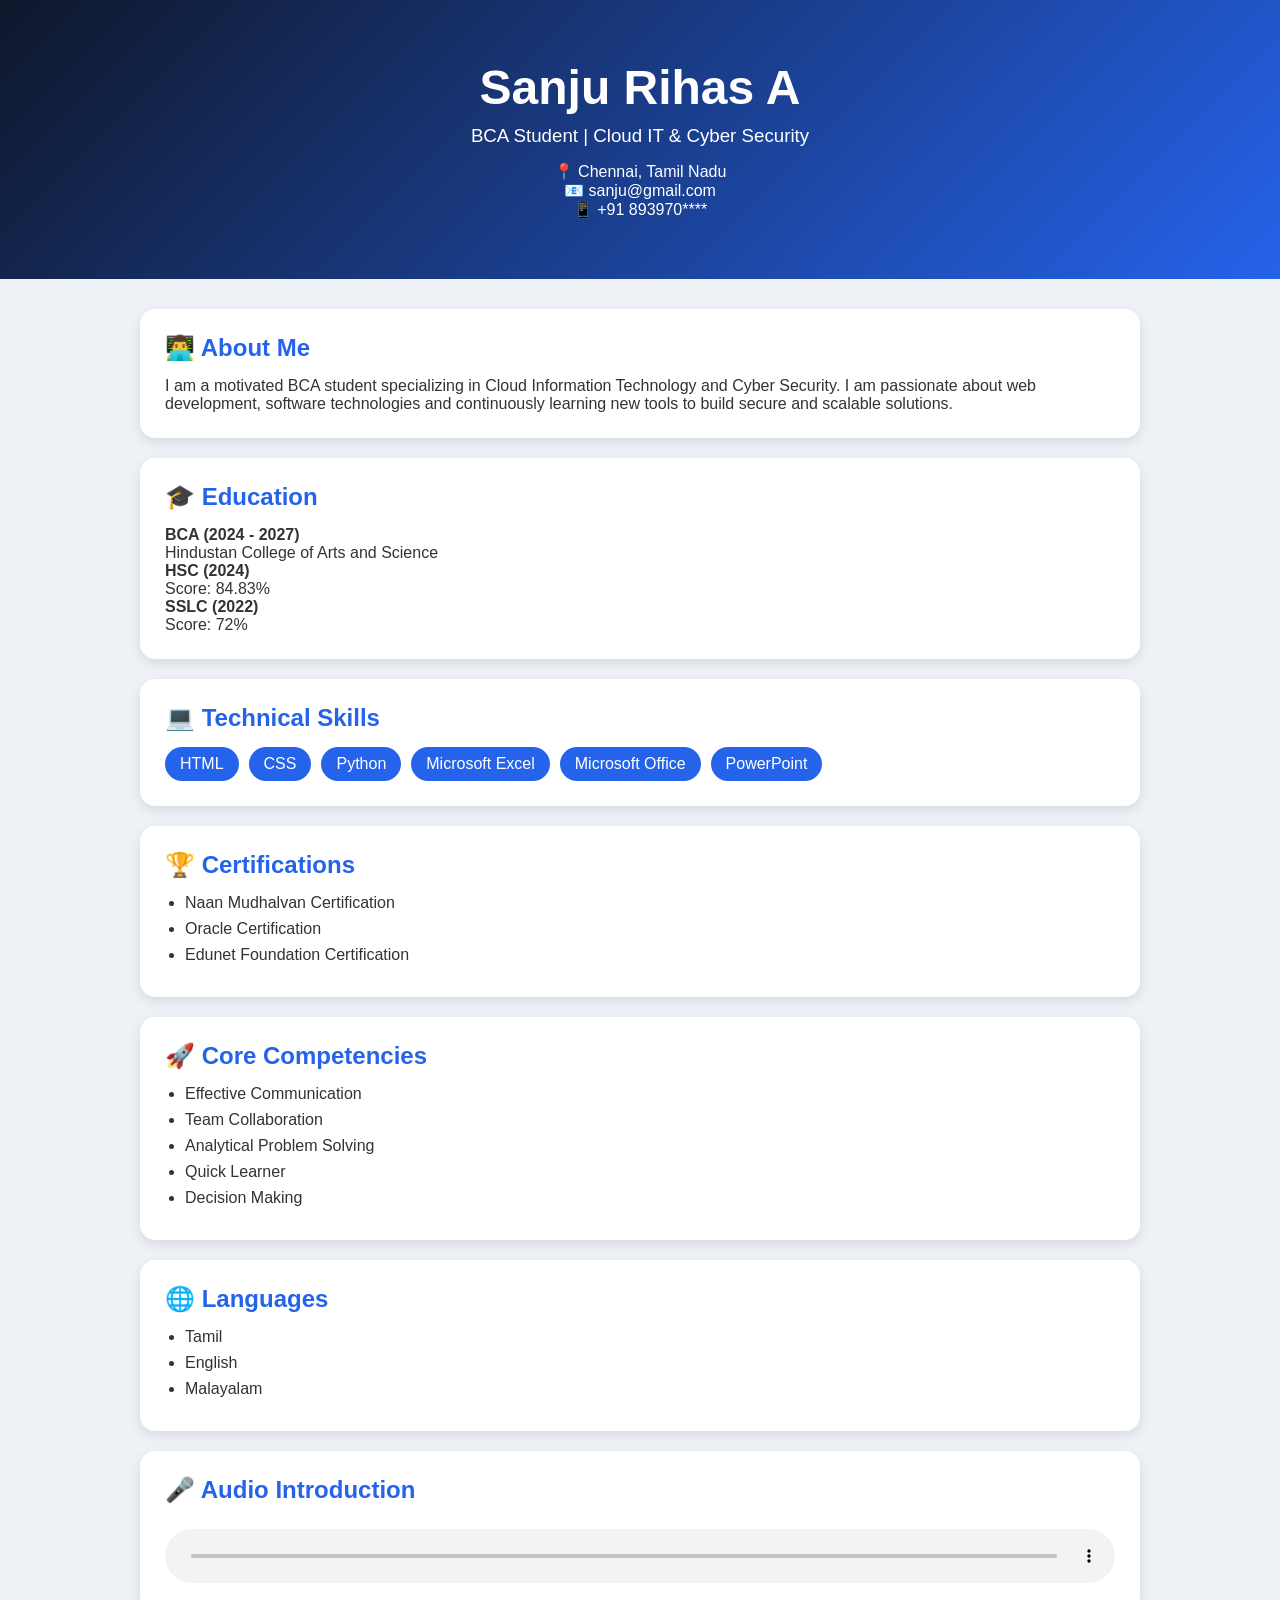
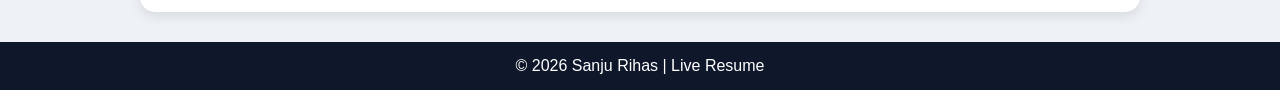
==== index.html @ 405f998f "Add files via upload" ====
<!DOCTYPE html>
<html lang="en">
<head>
    <meta charset="UTF-8">
    <meta name="viewport" content="width=device-width, initial-scale=1.0">
    <title>Sanju Rihas | Live Resume</title>
    <link rel="stylesheet" href="style.css">
</head>
<body>

<header class="hero">
    <div class="hero-content">
        <h1>Sanju Rihas A</h1>
        <h3>BCA Student | Cloud IT & Cyber Security</h3>
        <p>📍 Chennai, Tamil Nadu</p>
        <p>📧 sanju@gmail.com</p>
        <p>📱 +91 893970****</p>
    </div>
</header>

<div class="container">

    <section class="card">
        <h2>👨‍💻 About Me</h2>
        <p>
            I am a motivated BCA student specializing in Cloud Information
            Technology and Cyber Security. I am passionate about web development,
            software technologies and continuously learning new tools to build
            secure and scalable solutions.
        </p>
    </section>

    <section class="card">
        <h2>🎓 Education</h2>
        <div class="timeline">
            <p><strong>BCA (2024 - 2027)</strong><br>
            Hindustan College of Arts and Science</p>

            <p><strong>HSC (2024)</strong><br>
            Score: 84.83%</p>

            <p><strong>SSLC (2022)</strong><br>
            Score: 72%</p>
        </div>
    </section>

    <section class="card">
        <h2>💻 Technical Skills</h2>
        <div class="skills">
            <span>HTML</span>
            <span>CSS</span>
            <span>Python</span>
            <span>Microsoft Excel</span>
            <span>Microsoft Office</span>
            <span>PowerPoint</span>
        </div>
    </section>

    <section class="card">
        <h2>🏆 Certifications</h2>
        <ul>
            <li>Naan Mudhalvan Certification</li>
            <li>Oracle Certification</li>
            <li>Edunet Foundation Certification</li>
        </ul>
    </section>

    <section class="card">
        <h2>🚀 Core Competencies</h2>
        <ul>
            <li>Effective Communication</li>
            <li>Team Collaboration</li>
            <li>Analytical Problem Solving</li>
            <li>Quick Learner</li>
            <li>Decision Making</li>
        </ul>
    </section>

    <section class="card">
        <h2>🌐 Languages</h2>
        <ul>
            <li>Tamil</li>
            <li>English</li>
            <li>Malayalam</li>
        </ul>
    </section>

    <section class="card">
        <h2>🎤 Audio Introduction</h2>

        <audio controls>
            <source src="./intro.m4a" type="audio/mp4">
        </audio>

    </section>

</div>

<footer>
    <p>© 2026 Sanju Rihas | Live Resume</p>
</footer>

</body>
</html>
---- style.css ----
*{
    margin:0;
    padding:0;
    box-sizing:border-box;
}

body{
    font-family:'Segoe UI',sans-serif;
    background:#eef2f7;
    color:#333;
}

.hero{
    background:linear-gradient(135deg,#0f172a,#2563eb);
    color:white;
    text-align:center;
    padding:60px 20px;
}

.hero h1{
    font-size:48px;
    margin-bottom:10px;
}

.hero h3{
    margin-bottom:15px;
    font-weight:400;
}

.container{
    width:90%;
    max-width:1000px;
    margin:30px auto;
}

.card{
    background:white;
    margin-bottom:20px;
    padding:25px;
    border-radius:15px;
    box-shadow:0 4px 12px rgba(0,0,0,0.1);
    transition:0.3s;
}

.card:hover{
    transform:translateY(-5px);
}

.card h2{
    color:#2563eb;
    margin-bottom:15px;
}

.skills{
    display:flex;
    flex-wrap:wrap;
    gap:10px;
}

.skills span{
    background:#2563eb;
    color:white;
    padding:8px 15px;
    border-radius:20px;
}

ul{
    padding-left:20px;
}

li{
    margin-bottom:8px;
}

audio{
    width:100%;
    margin-top:10px;
}

footer{
    background:#0f172a;
    color:white;
    text-align:center;
    padding:15px;
}
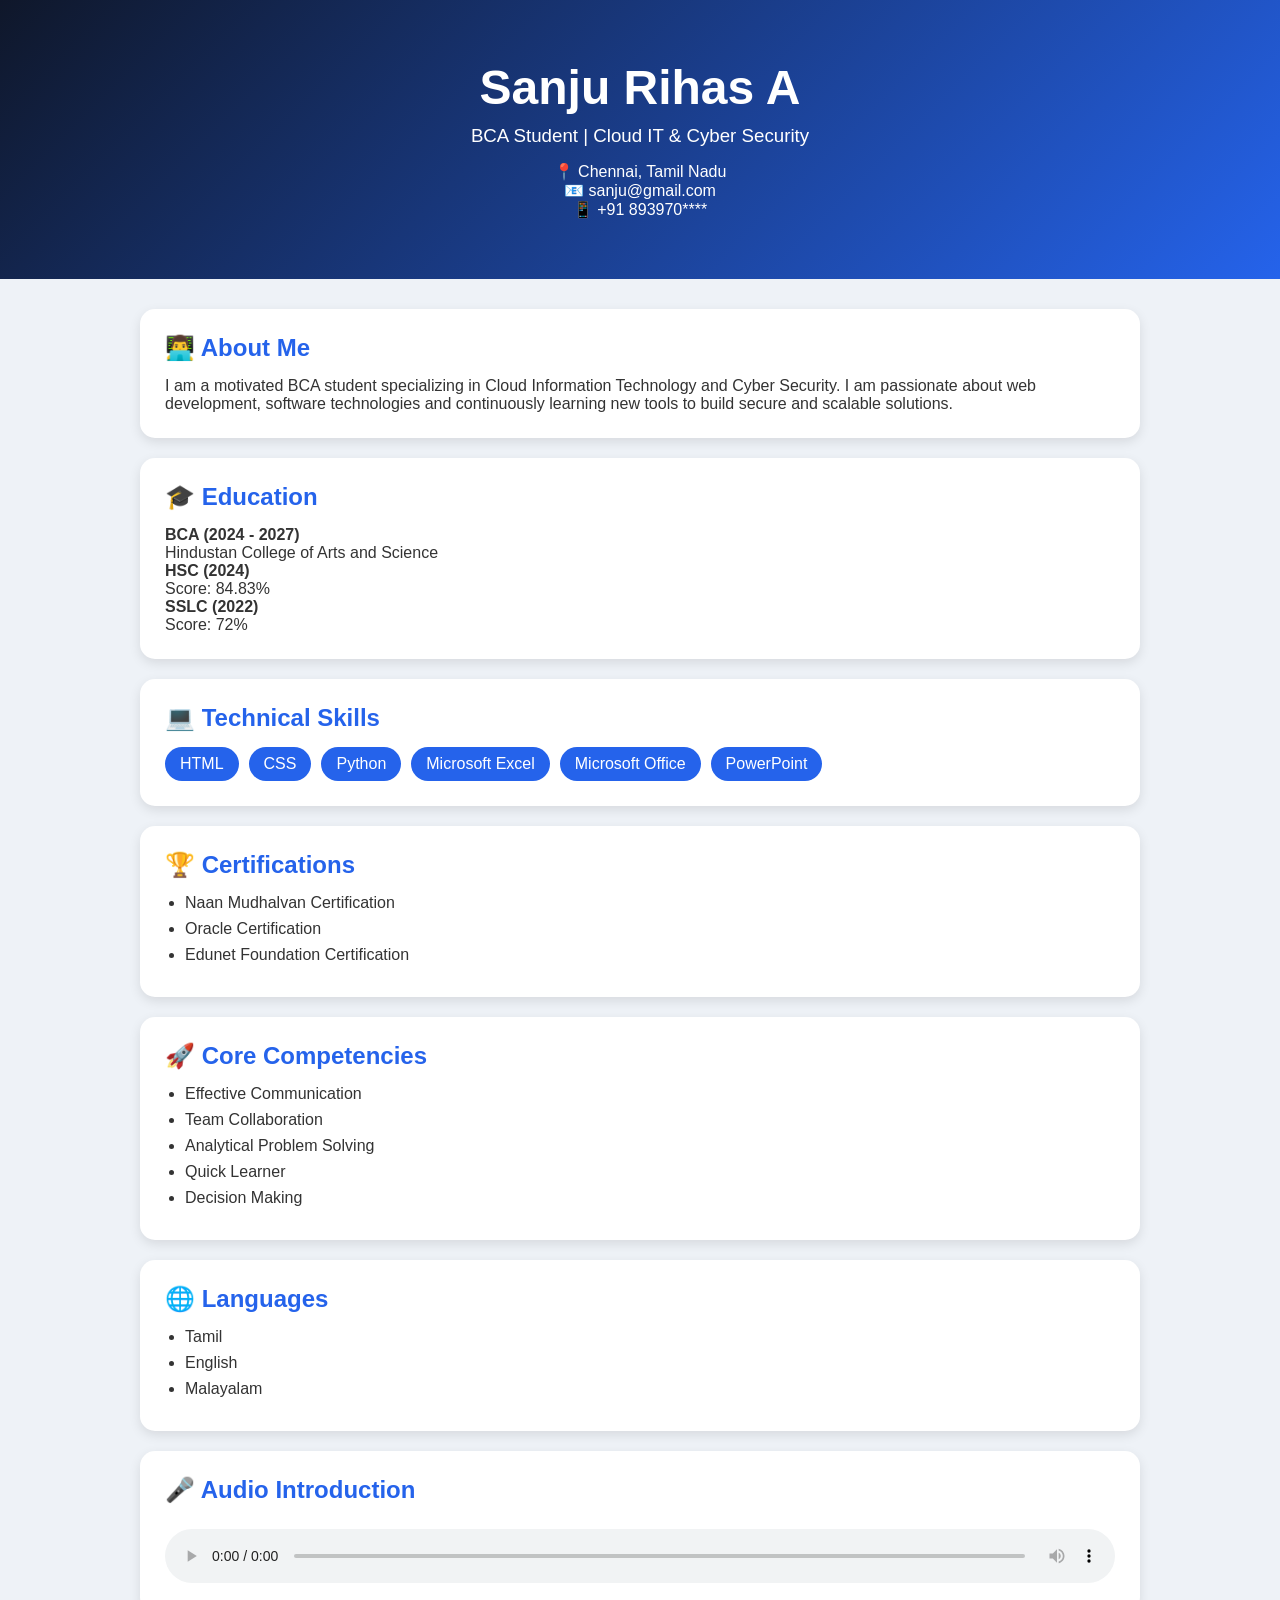
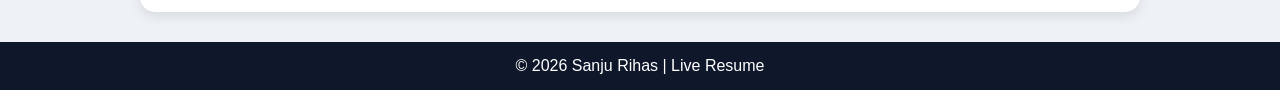
==== commit 5117601b: "Add files via upload" ====
--- a/index.html
+++ b/index.html
@@ -89,7 +89,7 @@
         <h2>🎤 Audio Introduction</h2>
 
         <audio controls>
-            <source src="./intro.m4a" type="audio/mp4">
+            <source src="audio/intro.m4a" type="audio/mp4">
         </audio>
 
     </section>
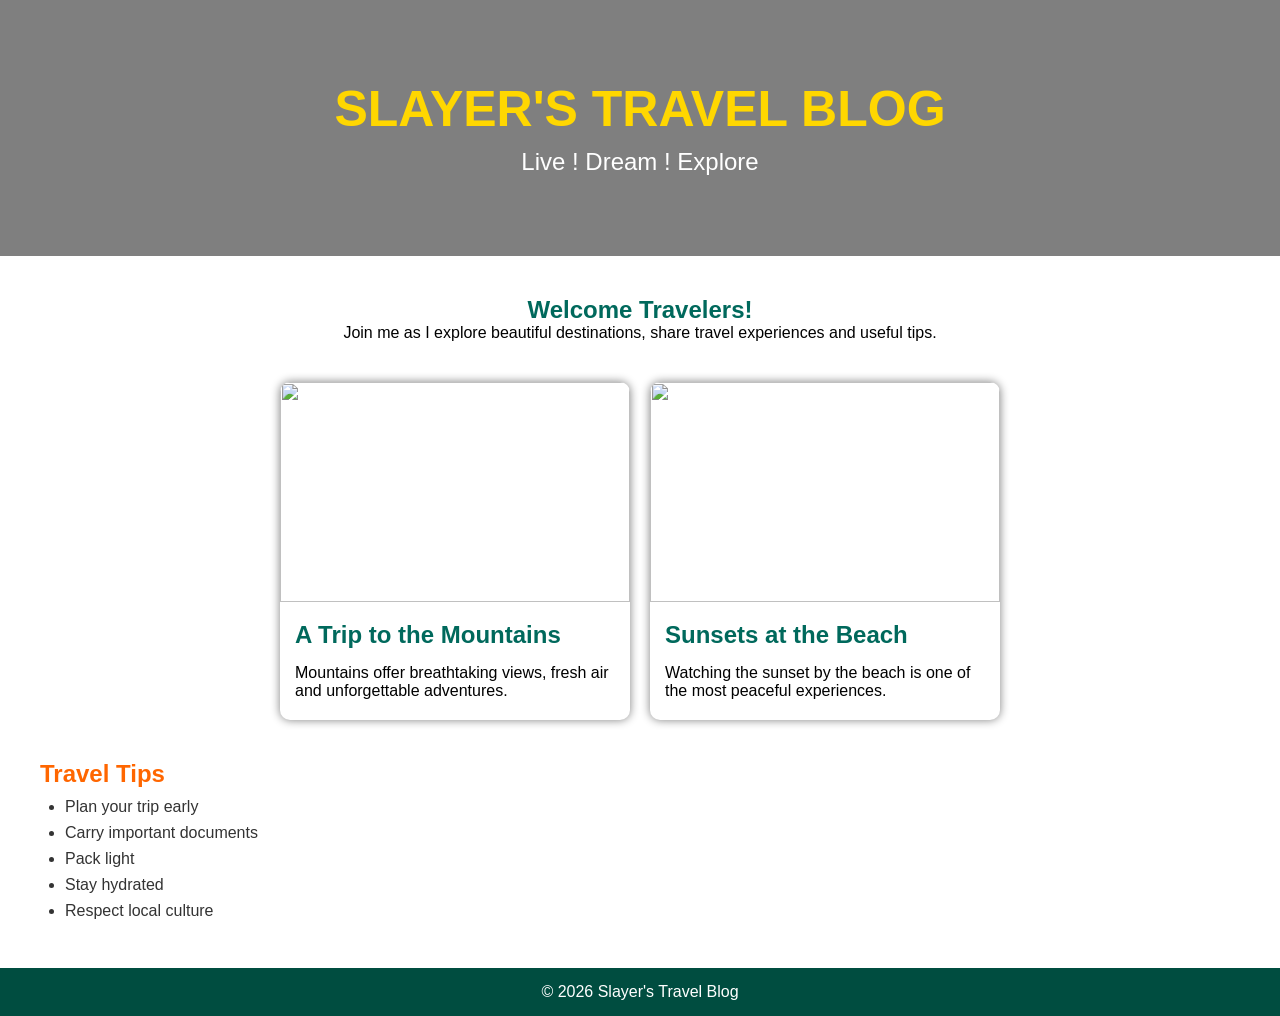
==== commit 2bbb2e25: "Add files via upload" ====
--- a/index.html
+++ b/index.html
@@ -1,104 +1,61 @@
 <!DOCTYPE html>
-<html lang="en">
+<html>
 <head>
-    <meta charset="UTF-8">
-    <meta name="viewport" content="width=device-width, initial-scale=1.0">
-    <title>Sanju Rihas | Live Resume</title>
+    <title>Travel Blog</title>
     <link rel="stylesheet" href="style.css">
 </head>
 <body>
 
-<header class="hero">
-    <div class="hero-content">
-        <h1>Sanju Rihas A</h1>
-        <h3>BCA Student | Cloud IT & Cyber Security</h3>
-        <p>📍 Chennai, Tamil Nadu</p>
-        <p>📧 sanju@gmail.com</p>
-        <p>📱 +91 893970****</p>
-    </div>
-</header>
+    <header>
+        <h1>SLAYER'S TRAVEL BLOG</h1>
+        <p>Live ! Dream ! Explore</p>
+    </header>
 
-<div class="container">
-
-    <section class="card">
-        <h2>👨‍💻 About Me</h2>
+    <section class="intro">
+        <h2>Welcome Travelers!</h2>
         <p>
-            I am a motivated BCA student specializing in Cloud Information
-            Technology and Cyber Security. I am passionate about web development,
-            software technologies and continuously learning new tools to build
-            secure and scalable solutions.
+            Join me as I explore beautiful destinations,
+            share travel experiences and useful tips.
         </p>
     </section>
 
-    <section class="card">
-        <h2>🎓 Education</h2>
-        <div class="timeline">
-            <p><strong>BCA (2024 - 2027)</strong><br>
-            Hindustan College of Arts and Science</p>
+    <section class="blog-container">
 
-            <p><strong>HSC (2024)</strong><br>
-            Score: 84.83%</p>
+        <div class="blog-card">
+            <img src="https://images.unsplash.com/photo-1500530855697-b586d89ba3ee" alt="">
+            <h2>A Trip to the Mountains</h2>
+            <p>
+                Mountains offer breathtaking views,
+                fresh air and unforgettable adventures.
+            </p>
+        </div>
 
-            <p><strong>SSLC (2022)</strong><br>
-            Score: 72%</p>
+        <div class="blog-card">
+            <img src="https://images.unsplash.com/photo-1507525428034-b723cf961d3e" alt="">
+            <h2>Sunsets at the Beach</h2>
+            <p>
+                Watching the sunset by the beach is
+                one of the most peaceful experiences.
+            </p>
         </div>
+
     </section>
 
-    <section class="card">
-        <h2>💻 Technical Skills</h2>
-        <div class="skills">
-            <span>HTML</span>
-            <span>CSS</span>
-            <span>Python</span>
-            <span>Microsoft Excel</span>
-            <span>Microsoft Office</span>
-            <span>PowerPoint</span>
-        </div>
-    </section>
+    <section class="tips">
+        <h2>Travel Tips</h2>
 
-    <section class="card">
-        <h2>🏆 Certifications</h2>
         <ul>
-            <li>Naan Mudhalvan Certification</li>
-            <li>Oracle Certification</li>
-            <li>Edunet Foundation Certification</li>
+            <li>Plan your trip early</li>
+            <li>Carry important documents</li>
+            <li>Pack light</li>
+            <li>Stay hydrated</li>
+            <li>Respect local culture</li>
         </ul>
     </section>
 
-    <section class="card">
-        <h2>🚀 Core Competencies</h2>
-        <ul>
-            <li>Effective Communication</li>
-            <li>Team Collaboration</li>
-            <li>Analytical Problem Solving</li>
-            <li>Quick Learner</li>
-            <li>Decision Making</li>
-        </ul>
-    </section>
-
-    <section class="card">
-        <h2>🌐 Languages</h2>
-        <ul>
-            <li>Tamil</li>
-            <li>English</li>
-            <li>Malayalam</li>
-        </ul>
-    </section>
-
-    <section class="card">
-        <h2>🎤 Audio Introduction</h2>
-
-        <audio controls>
-            <source src="audio/intro.m4a" type="audio/mp4">
-        </audio>
-
-    </section>
-
-</div>
-
-<footer>
-    <p>© 2026 Sanju Rihas | Live Resume</p>
-</footer>
+    <footer>
+        <p>© 2026 Slayer's Travel Blog</p>
+    </footer>
 
 </body>
 </html>
--- a/style.css
+++ b/style.css
@@ -2,84 +2,98 @@
     margin:0;
     padding:0;
     box-sizing:border-box;
+    font-family: Arial, sans-serif;
 }
 
 body{
-    font-family:'Segoe UI',sans-serif;
-    background:#eef2f7;
+    background-image:url("https://images.unsplash.com/photo-1501785888041-af3ef285b470");
+    background-size:cover;
+    background-attachment:fixed;
+}
+
+header{
+    text-align:center;
+    padding:80px 20px;
+    color:white;
+    background:rgba(0,0,0,0.5);
+}
+
+header h1{
+    font-size:50px;
+    color:#ffd700;
+}
+
+header p{
+    font-size:24px;
+    margin-top:10px;
+}
+
+.intro{
+    text-align:center;
+    background:white;
+    margin:20px;
+    padding:20px;
+    border-radius:10px;
+}
+
+.intro h2{
+    color:#00695c;
+}
+
+.blog-container{
+    display:flex;
+    justify-content:center;
+    gap:20px;
+    flex-wrap:wrap;
+    margin:20px;
+}
+
+.blog-card{
+    background:white;
+    width:350px;
+    border-radius:10px;
+    overflow:hidden;
+    box-shadow:0 0 10px gray;
+}
+
+.blog-card img{
+    width:100%;
+    height:220px;
+}
+
+.blog-card h2{
+    color:#00695c;
+    padding:15px;
+}
+
+.blog-card p{
+    padding:0 15px 20px;
+}
+
+.tips{
+    background:white;
+    margin:20px;
+    padding:20px;
+    border-radius:10px;
+}
+
+.tips h2{
+    color:#ff6600;
+    margin-bottom:10px;
+}
+
+.tips ul{
+    padding-left:25px;
+}
+
+.tips li{
+    margin:8px 0;
     color:#333;
 }
 
-.hero{
-    background:linear-gradient(135deg,#0f172a,#2563eb);
+footer{
+    text-align:center;
+    background:#004d40;
     color:white;
-    text-align:center;
-    padding:60px 20px;
-}
-
-.hero h1{
-    font-size:48px;
-    margin-bottom:10px;
-}
-
-.hero h3{
-    margin-bottom:15px;
-    font-weight:400;
-}
-
-.container{
-    width:90%;
-    max-width:1000px;
-    margin:30px auto;
-}
-
-.card{
-    background:white;
-    margin-bottom:20px;
-    padding:25px;
-    border-radius:15px;
-    box-shadow:0 4px 12px rgba(0,0,0,0.1);
-    transition:0.3s;
-}
-
-.card:hover{
-    transform:translateY(-5px);
-}
-
-.card h2{
-    color:#2563eb;
-    margin-bottom:15px;
-}
-
-.skills{
-    display:flex;
-    flex-wrap:wrap;
-    gap:10px;
-}
-
-.skills span{
-    background:#2563eb;
-    color:white;
-    padding:8px 15px;
-    border-radius:20px;
-}
-
-ul{
-    padding-left:20px;
-}
-
-li{
-    margin-bottom:8px;
-}
-
-audio{
-    width:100%;
-    margin-top:10px;
-}
-
-footer{
-    background:#0f172a;
-    color:white;
-    text-align:center;
     padding:15px;
 }
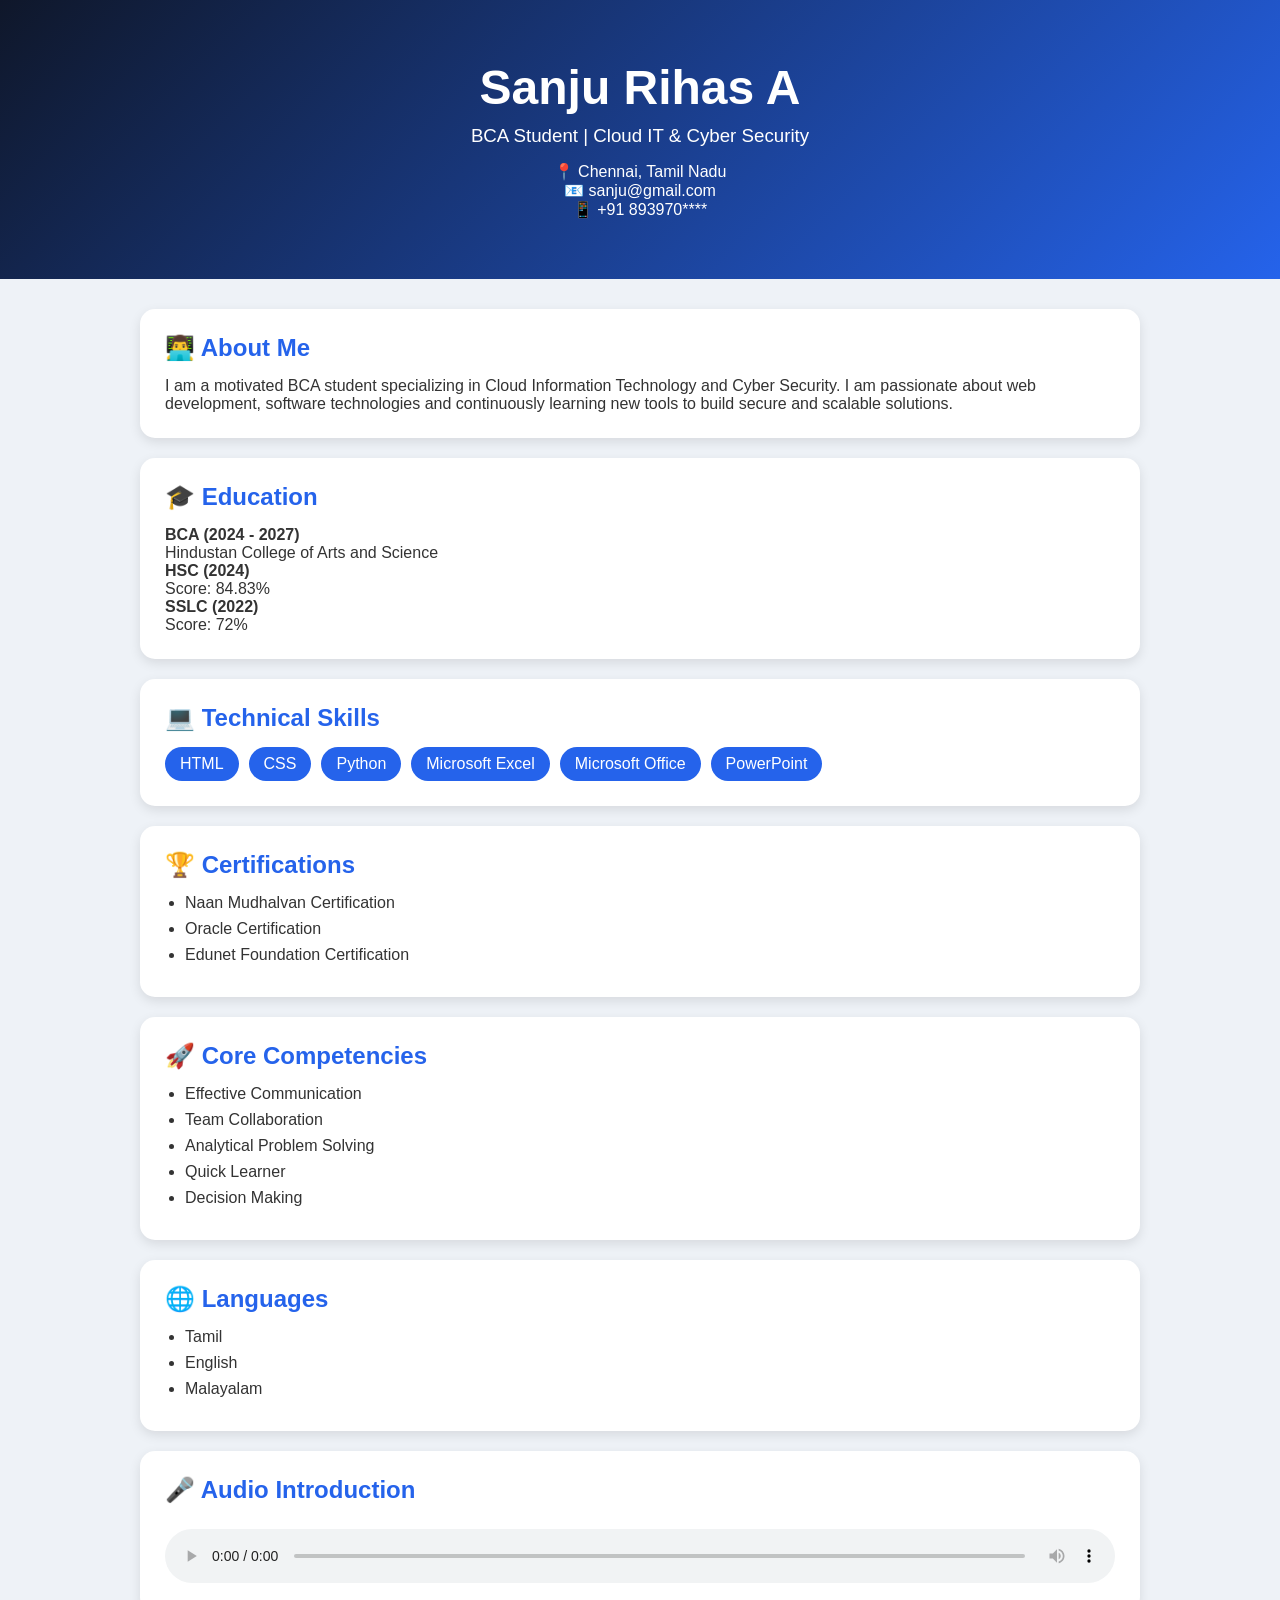
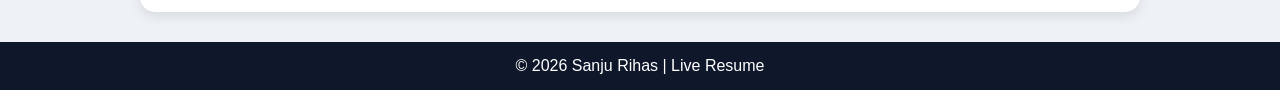
==== commit c42066b1: "Add files via upload" ====
--- a/index.html
+++ b/index.html
@@ -1,61 +1,104 @@
 <!DOCTYPE html>
-<html>
+<html lang="en">
 <head>
-    <title>Travel Blog</title>
+    <meta charset="UTF-8">
+    <meta name="viewport" content="width=device-width, initial-scale=1.0">
+    <title>Sanju Rihas | Live Resume</title>
     <link rel="stylesheet" href="style.css">
 </head>
 <body>
 
-    <header>
-        <h1>SLAYER'S TRAVEL BLOG</h1>
-        <p>Live ! Dream ! Explore</p>
-    </header>
+<header class="hero">
+    <div class="hero-content">
+        <h1>Sanju Rihas A</h1>
+        <h3>BCA Student | Cloud IT & Cyber Security</h3>
+        <p>📍 Chennai, Tamil Nadu</p>
+        <p>📧 sanju@gmail.com</p>
+        <p>📱 +91 893970****</p>
+    </div>
+</header>
 
-    <section class="intro">
-        <h2>Welcome Travelers!</h2>
+<div class="container">
+
+    <section class="card">
+        <h2>👨‍💻 About Me</h2>
         <p>
-            Join me as I explore beautiful destinations,
-            share travel experiences and useful tips.
+            I am a motivated BCA student specializing in Cloud Information
+            Technology and Cyber Security. I am passionate about web development,
+            software technologies and continuously learning new tools to build
+            secure and scalable solutions.
         </p>
     </section>
 
-    <section class="blog-container">
+    <section class="card">
+        <h2>🎓 Education</h2>
+        <div class="timeline">
+            <p><strong>BCA (2024 - 2027)</strong><br>
+            Hindustan College of Arts and Science</p>
 
-        <div class="blog-card">
-            <img src="https://images.unsplash.com/photo-1500530855697-b586d89ba3ee" alt="">
-            <h2>A Trip to the Mountains</h2>
-            <p>
-                Mountains offer breathtaking views,
-                fresh air and unforgettable adventures.
-            </p>
+            <p><strong>HSC (2024)</strong><br>
+            Score: 84.83%</p>
+
+            <p><strong>SSLC (2022)</strong><br>
+            Score: 72%</p>
         </div>
+    </section>
 
-        <div class="blog-card">
-            <img src="https://images.unsplash.com/photo-1507525428034-b723cf961d3e" alt="">
-            <h2>Sunsets at the Beach</h2>
-            <p>
-                Watching the sunset by the beach is
-                one of the most peaceful experiences.
-            </p>
+    <section class="card">
+        <h2>💻 Technical Skills</h2>
+        <div class="skills">
+            <span>HTML</span>
+            <span>CSS</span>
+            <span>Python</span>
+            <span>Microsoft Excel</span>
+            <span>Microsoft Office</span>
+            <span>PowerPoint</span>
         </div>
+    </section>
+
+    <section class="card">
+        <h2>🏆 Certifications</h2>
+        <ul>
+            <li>Naan Mudhalvan Certification</li>
+            <li>Oracle Certification</li>
+            <li>Edunet Foundation Certification</li>
+        </ul>
+    </section>
+
+    <section class="card">
+        <h2>🚀 Core Competencies</h2>
+        <ul>
+            <li>Effective Communication</li>
+            <li>Team Collaboration</li>
+            <li>Analytical Problem Solving</li>
+            <li>Quick Learner</li>
+            <li>Decision Making</li>
+        </ul>
+    </section>
+
+    <section class="card">
+        <h2>🌐 Languages</h2>
+        <ul>
+            <li>Tamil</li>
+            <li>English</li>
+            <li>Malayalam</li>
+        </ul>
+    </section>
+
+    <section class="card">
+        <h2>🎤 Audio Introduction</h2>
+
+        <audio controls>
+            <source src="audio/intro.m4a" type="audio/mp4">
+        </audio>
 
     </section>
 
-    <section class="tips">
-        <h2>Travel Tips</h2>
+</div>
 
-        <ul>
-            <li>Plan your trip early</li>
-            <li>Carry important documents</li>
-            <li>Pack light</li>
-            <li>Stay hydrated</li>
-            <li>Respect local culture</li>
-        </ul>
-    </section>
-
-    <footer>
-        <p>© 2026 Slayer's Travel Blog</p>
-    </footer>
+<footer>
+    <p>© 2026 Sanju Rihas | Live Resume</p>
+</footer>
 
 </body>
 </html>
--- a/style.css
+++ b/style.css
@@ -2,98 +2,84 @@
     margin:0;
     padding:0;
     box-sizing:border-box;
-    font-family: Arial, sans-serif;
 }
 
 body{
-    background-image:url("https://images.unsplash.com/photo-1501785888041-af3ef285b470");
-    background-size:cover;
-    background-attachment:fixed;
+    font-family:'Segoe UI',sans-serif;
+    background:#eef2f7;
+    color:#333;
 }
 
-header{
+.hero{
+    background:linear-gradient(135deg,#0f172a,#2563eb);
+    color:white;
     text-align:center;
-    padding:80px 20px;
-    color:white;
-    background:rgba(0,0,0,0.5);
+    padding:60px 20px;
 }
 
-header h1{
-    font-size:50px;
-    color:#ffd700;
+.hero h1{
+    font-size:48px;
+    margin-bottom:10px;
 }
 
-header p{
-    font-size:24px;
+.hero h3{
+    margin-bottom:15px;
+    font-weight:400;
+}
+
+.container{
+    width:90%;
+    max-width:1000px;
+    margin:30px auto;
+}
+
+.card{
+    background:white;
+    margin-bottom:20px;
+    padding:25px;
+    border-radius:15px;
+    box-shadow:0 4px 12px rgba(0,0,0,0.1);
+    transition:0.3s;
+}
+
+.card:hover{
+    transform:translateY(-5px);
+}
+
+.card h2{
+    color:#2563eb;
+    margin-bottom:15px;
+}
+
+.skills{
+    display:flex;
+    flex-wrap:wrap;
+    gap:10px;
+}
+
+.skills span{
+    background:#2563eb;
+    color:white;
+    padding:8px 15px;
+    border-radius:20px;
+}
+
+ul{
+    padding-left:20px;
+}
+
+li{
+    margin-bottom:8px;
+}
+
+audio{
+    width:100%;
     margin-top:10px;
 }
 
-.intro{
+footer{
+    background:#0f172a;
+    color:white;
     text-align:center;
-    background:white;
-    margin:20px;
-    padding:20px;
-    border-radius:10px;
-}
-
-.intro h2{
-    color:#00695c;
-}
-
-.blog-container{
-    display:flex;
-    justify-content:center;
-    gap:20px;
-    flex-wrap:wrap;
-    margin:20px;
-}
-
-.blog-card{
-    background:white;
-    width:350px;
-    border-radius:10px;
-    overflow:hidden;
-    box-shadow:0 0 10px gray;
-}
-
-.blog-card img{
-    width:100%;
-    height:220px;
-}
-
-.blog-card h2{
-    color:#00695c;
-    padding:15px;
-}
-
-.blog-card p{
-    padding:0 15px 20px;
-}
-
-.tips{
-    background:white;
-    margin:20px;
-    padding:20px;
-    border-radius:10px;
-}
-
-.tips h2{
-    color:#ff6600;
-    margin-bottom:10px;
-}
-
-.tips ul{
-    padding-left:25px;
-}
-
-.tips li{
-    margin:8px 0;
-    color:#333;
-}
-
-footer{
-    text-align:center;
-    background:#004d40;
-    color:white;
     padding:15px;
 }
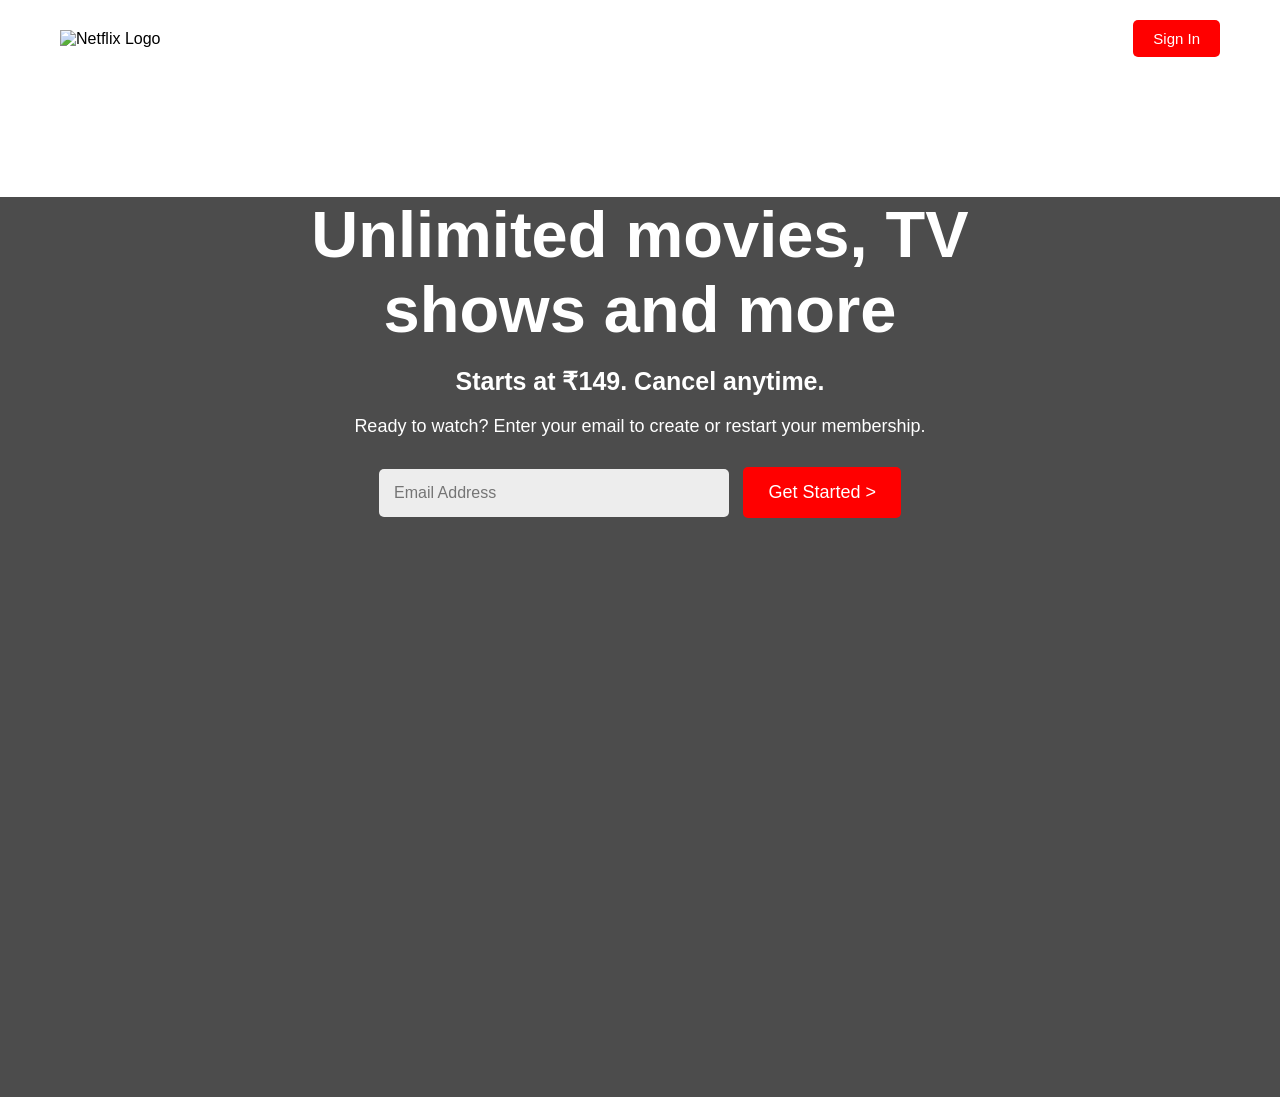
==== commit 0544f3a5: "Add files via upload" ====
--- a/index.html
+++ b/index.html
@@ -3,102 +3,43 @@
 <head>
     <meta charset="UTF-8">
     <meta name="viewport" content="width=device-width, initial-scale=1.0">
-    <title>Sanju Rihas | Live Resume</title>
+    <title>Netflix Clone</title>
     <link rel="stylesheet" href="style.css">
 </head>
 <body>
 
-<header class="hero">
-    <div class="hero-content">
-        <h1>Sanju Rihas A</h1>
-        <h3>BCA Student | Cloud IT & Cyber Security</h3>
-        <p>📍 Chennai, Tamil Nadu</p>
-        <p>📧 sanju@gmail.com</p>
-        <p>📱 +91 893970****</p>
+    <header>
+        <img src="images/netflix-logo.png" alt="Netflix Logo" class="logo">
+
+        <button class="signin-btn">Sign In</button>
+    </header>
+
+    <div class="overlay">
+
+        <div class="content">
+
+            <h1>
+                Unlimited movies, TV shows and more
+            </h1>
+
+            <h3>
+                Starts at ₹149. Cancel anytime.
+            </h3>
+
+            <p>
+                Ready to watch? Enter your email to create or restart your membership.
+            </p>
+
+            <div class="email-box">
+                <input type="email" placeholder="Email Address">
+                <button class="start-btn">
+                    Get Started >
+                </button>
+            </div>
+
+        </div>
+
     </div>
-</header>
-
-<div class="container">
-
-    <section class="card">
-        <h2>👨‍💻 About Me</h2>
-        <p>
-            I am a motivated BCA student specializing in Cloud Information
-            Technology and Cyber Security. I am passionate about web development,
-            software technologies and continuously learning new tools to build
-            secure and scalable solutions.
-        </p>
-    </section>
-
-    <section class="card">
-        <h2>🎓 Education</h2>
-        <div class="timeline">
-            <p><strong>BCA (2024 - 2027)</strong><br>
-            Hindustan College of Arts and Science</p>
-
-            <p><strong>HSC (2024)</strong><br>
-            Score: 84.83%</p>
-
-            <p><strong>SSLC (2022)</strong><br>
-            Score: 72%</p>
-        </div>
-    </section>
-
-    <section class="card">
-        <h2>💻 Technical Skills</h2>
-        <div class="skills">
-            <span>HTML</span>
-            <span>CSS</span>
-            <span>Python</span>
-            <span>Microsoft Excel</span>
-            <span>Microsoft Office</span>
-            <span>PowerPoint</span>
-        </div>
-    </section>
-
-    <section class="card">
-        <h2>🏆 Certifications</h2>
-        <ul>
-            <li>Naan Mudhalvan Certification</li>
-            <li>Oracle Certification</li>
-            <li>Edunet Foundation Certification</li>
-        </ul>
-    </section>
-
-    <section class="card">
-        <h2>🚀 Core Competencies</h2>
-        <ul>
-            <li>Effective Communication</li>
-            <li>Team Collaboration</li>
-            <li>Analytical Problem Solving</li>
-            <li>Quick Learner</li>
-            <li>Decision Making</li>
-        </ul>
-    </section>
-
-    <section class="card">
-        <h2>🌐 Languages</h2>
-        <ul>
-            <li>Tamil</li>
-            <li>English</li>
-            <li>Malayalam</li>
-        </ul>
-    </section>
-
-    <section class="card">
-        <h2>🎤 Audio Introduction</h2>
-
-        <audio controls>
-            <source src="audio/intro.m4a" type="audio/mp4">
-        </audio>
-
-    </section>
-
-</div>
-
-<footer>
-    <p>© 2026 Sanju Rihas | Live Resume</p>
-</footer>
 
 </body>
 </html>
--- a/style.css
+++ b/style.css
@@ -5,81 +5,94 @@
 }
 
 body{
-    font-family:'Segoe UI',sans-serif;
-    background:#eef2f7;
-    color:#333;
+    font-family:Arial, sans-serif;
+    background:url("images/netflix-bg.jpg");
+    background-size:cover;
+    background-position:center;
+    background-repeat:no-repeat;
+    height:100vh;
 }
 
-.hero{
-    background:linear-gradient(135deg,#0f172a,#2563eb);
-    color:white;
-    text-align:center;
-    padding:60px 20px;
+.overlay{
+    background:rgba(0,0,0,0.7);
+    height:100vh;
 }
 
-.hero h1{
-    font-size:48px;
-    margin-bottom:10px;
+header{
+    display:flex;
+    justify-content:space-between;
+    align-items:center;
+    padding:20px 60px;
 }
 
-.hero h3{
-    margin-bottom:15px;
-    font-weight:400;
+.logo{
+    width:200px;
 }
 
-.container{
-    width:90%;
-    max-width:1000px;
-    margin:30px auto;
-}
-
-.card{
-    background:white;
-    margin-bottom:20px;
-    padding:25px;
-    border-radius:15px;
-    box-shadow:0 4px 12px rgba(0,0,0,0.1);
+.signin-btn{
+    background:red;
+    color:white;
+    border:none;
+    padding:10px 20px;
+    border-radius:5px;
+    cursor:pointer;
+    font-size:15px;
     transition:0.3s;
 }
 
-.card:hover{
-    transform:translateY(-5px);
+.signin-btn:hover{
+    background:darkred;
 }
 
-.card h2{
-    color:#2563eb;
-    margin-bottom:15px;
+.content{
+    color:white;
+    text-align:center;
+    margin-top:120px;
 }
 
-.skills{
-    display:flex;
-    flex-wrap:wrap;
-    gap:10px;
+.content h1{
+    font-size:65px;
+    max-width:800px;
+    margin:auto;
+    font-weight:900;
 }
 
-.skills span{
-    background:#2563eb;
-    color:white;
-    padding:8px 15px;
-    border-radius:20px;
+.content h3{
+    margin-top:20px;
+    font-size:25px;
 }
 
-ul{
-    padding-left:20px;
+.content p{
+    margin-top:20px;
+    font-size:18px;
 }
 
-li{
-    margin-bottom:8px;
+.email-box{
+    margin-top:30px;
 }
 
-audio{
-    width:100%;
-    margin-top:10px;
+.email-box input{
+    width:350px;
+    padding:15px;
+    font-size:16px;
+    border:none;
+    border-radius:5px;
+    background:rgba(255,255,255,0.9);
 }
 
-footer{
-    background:#0f172a;
+.start-btn{
+    padding:15px 25px;
+    background:red;
     color:white;
-    text-align:center;
-    padding:15px;
+    border:none;
+    border-radius:5px;
+    font-size:18px;
+    cursor:pointer;
+    margin-left:10px;
+    transition:0.3s;
+}
+
+.start-btn:hover{
+    background:darkred;
+    transform:scale(1.05);
 }
